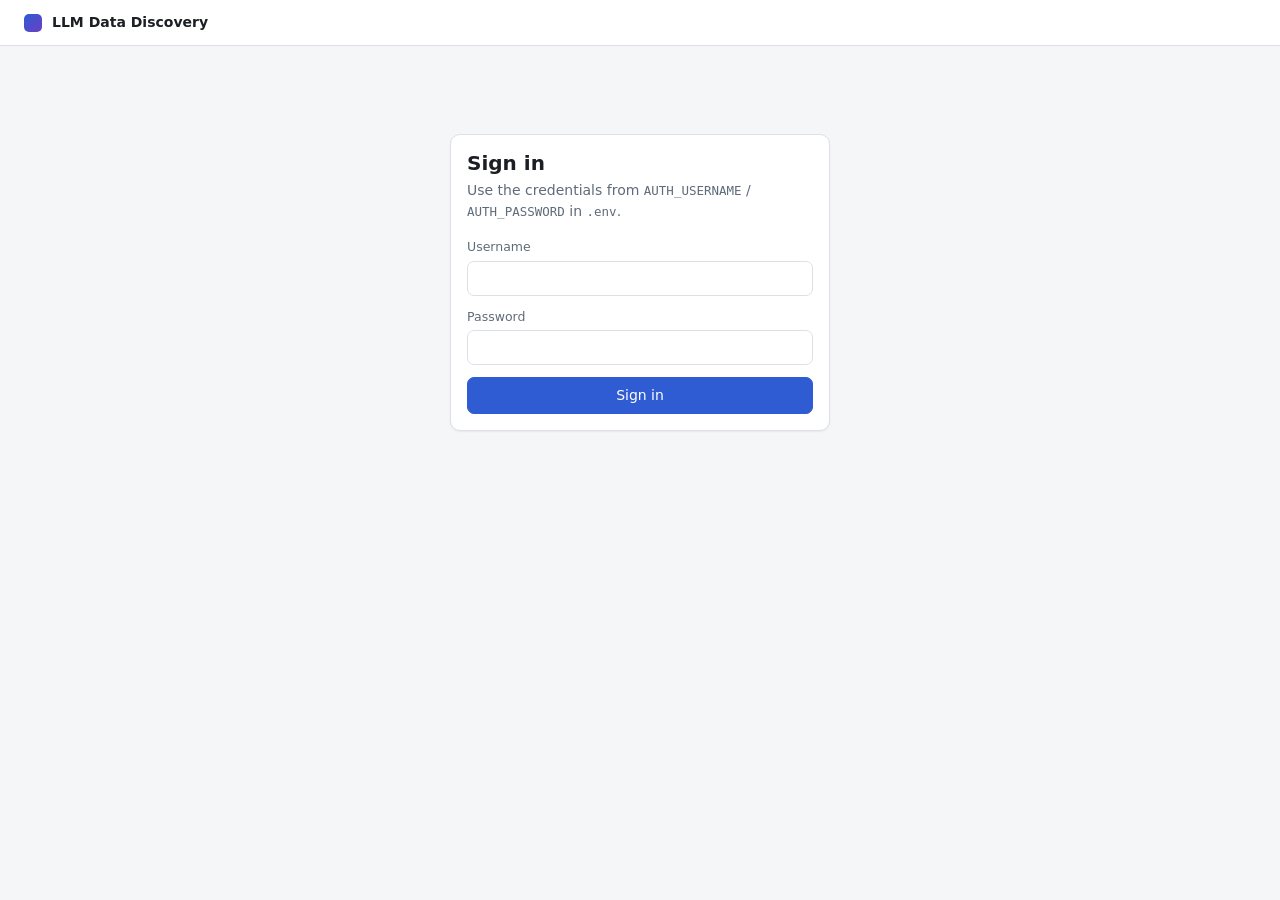
==== LLM_based_python/app/static/index.html @ 01de90f8 "Split repository into LLM_based_python and LLM_based_java - Move the FastAPI implementation into LLM" ====
<!doctype html>
<html lang="en">
<head>
  <meta charset="utf-8">
  <meta name="viewport" content="width=device-width, initial-scale=1">
  <title>LLM Data Discovery</title>
  <link rel="icon" href="data:,">
  <link rel="stylesheet" href="styles.css">
</head>
<body>
  <header class="topbar">
    <div class="brand">
      <span class="brand-mark" aria-hidden="true"></span>
      <span>LLM Data Discovery</span>
    </div>
    <div class="session" id="session" hidden>
      <span id="session-user"></span>
      <button type="button" class="btn btn-ghost" id="logout">Sign out</button>
    </div>
  </header>

  <main>
    <!-- Sign in -->
    <section class="card login" id="login-view">
      <h1>Sign in</h1>
      <p class="muted">Use the credentials from <code>AUTH_USERNAME</code> / <code>AUTH_PASSWORD</code> in <code>.env</code>.</p>
      <form id="login-form" autocomplete="on">
        <label>Username <input name="username" required autocomplete="username"></label>
        <label>Password <input name="password" type="password" required autocomplete="current-password"></label>
        <button class="btn btn-primary" type="submit">Sign in</button>
      </form>
    </section>

    <!-- Workspace -->
    <div class="workspace" id="app-view" hidden>
      <aside class="sidebar">
        <section class="card">
          <h2>Scan a database</h2>
          <form id="connect-form" class="grid-form">
            <label class="span-2">Host <input name="host" required value="demo-db"></label>
            <label>Port <input name="port" type="number" min="1" max="65535" required value="5432"></label>
            <label>Schema <input name="schema_name" placeholder="all"></label>
            <label class="span-2">Database <input name="database" required value="llm_discovery_demo"></label>
            <label>Username <input name="username" required value="discovery_reader" autocomplete="off"></label>
            <label>Password <input name="password" type="password" autocomplete="off"></label>
            <button class="btn btn-primary span-2" type="submit">Extract metadata</button>
          </form>
        </section>

        <section class="card">
          <div class="card-head">
            <h2>Snapshots</h2>
            <button type="button" class="btn btn-ghost btn-sm" id="refresh">Refresh</button>
          </div>
          <ul class="snapshot-list" id="snapshot-list"></ul>
        </section>
      </aside>

      <section class="detail" id="detail">
        <div class="empty card">
          <h2>No snapshot selected</h2>
          <p class="muted">Extract metadata from a database, or pick a snapshot on the left.</p>
        </div>
      </section>
    </div>
  </main>

  <div class="toasts" id="toasts" role="status" aria-live="polite"></div>

  <script src="app.js"></script>
</body>
</html>
---- LLM_based_python/app/static/styles.css ----
:root {
  --bg: #f5f6f8;
  --surface: #ffffff;
  --surface-2: #f0f2f5;
  --border: #dde1e7;
  --text: #1b1f24;
  --muted: #5f6b7a;
  --accent: #2f5bd3;
  --accent-text: #ffffff;
  --accent-soft: #e6ecfb;
  --danger: #c0392b;
  --danger-soft: #fbe9e7;
  --pii: #b5420f;
  --pii-soft: #fdeee3;
  --safe: #1d7a46;
  --safe-soft: #e3f4ea;
  --check: #6b3fc4;
  --check-soft: #efe8fc;
  --bar-llm: #c3ccdb;
  --shadow: 0 1px 2px rgba(16, 24, 40, 0.06);
  --radius: 10px;
  color-scheme: light;
}

@media (prefers-color-scheme: dark) {
  :root {
    --bg: #111418;
    --surface: #191d23;
    --surface-2: #20252c;
    --border: #2d333c;
    --text: #e6e9ee;
    --muted: #9aa5b4;
    --accent: #7b9cff;
    --accent-text: #0d1220;
    --accent-soft: #1f2a45;
    --danger: #ff7b6e;
    --danger-soft: #3a1f1c;
    --pii: #ffa36b;
    --pii-soft: #3a2516;
    --safe: #5fd393;
    --safe-soft: #17301f;
    --check: #b99bff;
    --check-soft: #2a2140;
    --bar-llm: #3a4250;
    --shadow: none;
    color-scheme: dark;
  }
}

* { box-sizing: border-box; }

body {
  margin: 0;
  background: var(--bg);
  color: var(--text);
  font: 14px/1.5 system-ui, -apple-system, "Segoe UI", Roboto, sans-serif;
}

h1, h2 { margin: 0 0 4px; line-height: 1.25; }
h1 { font-size: 20px; }
h2 { font-size: 15px; }
p { margin: 4px 0; }
.mono { overflow-wrap: anywhere; }
code, .mono { font-family: ui-monospace, SFMono-Regular, Menlo, monospace; font-size: 12.5px; }
.muted { color: var(--muted); }
.small { font-size: 12.5px; }
.right { text-align: right; }
[hidden] { display: none !important; }

/* ---------- layout ---------- */

.topbar {
  display: flex;
  align-items: center;
  justify-content: space-between;
  padding: 12px 24px;
  background: var(--surface);
  border-bottom: 1px solid var(--border);
}
.brand { display: flex; align-items: center; gap: 10px; font-weight: 600; }
.brand-mark {
  width: 18px; height: 18px; border-radius: 5px;
  background: linear-gradient(135deg, var(--accent), var(--check));
}
.session { display: flex; align-items: center; gap: 12px; color: var(--muted); }

main { padding: 24px; max-width: 1400px; margin: 0 auto; }

.workspace {
  display: grid;
  grid-template-columns: 340px minmax(0, 1fr);
  gap: 20px;
  align-items: start;
}
.sidebar { display: flex; flex-direction: column; gap: 16px; position: sticky; top: 16px; }
.detail { display: flex; flex-direction: column; gap: 12px; min-width: 0; }

@media (max-width: 900px) {
  main { padding: 16px; }
  .workspace { grid-template-columns: 1fr; }
  .sidebar { position: static; }
}

.card {
  background: var(--surface);
  border: 1px solid var(--border);
  border-radius: var(--radius);
  padding: 16px;
  box-shadow: var(--shadow);
}
.card-head { display: flex; align-items: center; justify-content: space-between; margin-bottom: 8px; }

.login { max-width: 380px; margin: 64px auto; }
.login form { display: flex; flex-direction: column; gap: 12px; margin-top: 16px; }

.empty { text-align: center; padding: 48px 16px; }

/* ---------- forms ---------- */

label { display: flex; flex-direction: column; gap: 4px; font-size: 12.5px; color: var(--muted); }
label.inline { flex-direction: row; align-items: center; gap: 8px; }
input {
  font: inherit;
  color: var(--text);
  background: var(--surface);
  border: 1px solid var(--border);
  border-radius: 7px;
  padding: 7px 10px;
  min-width: 0;
}
input:focus { outline: 2px solid var(--accent); outline-offset: -1px; border-color: transparent; }
label input { width: 100%; }
label.inline input { width: 72px; }

.grid-form { display: grid; grid-template-columns: minmax(0, 1fr) minmax(0, 1fr); gap: 10px; margin-top: 10px; }
.span-2 { grid-column: span 2; }

.btn {
  font: inherit;
  font-weight: 500;
  border: 1px solid var(--border);
  background: var(--surface-2);
  color: var(--text);
  border-radius: 7px;
  padding: 7px 14px;
  cursor: pointer;
  white-space: nowrap;
}
.btn:hover { border-color: var(--muted); }
.btn:disabled { opacity: 0.6; cursor: progress; }
.btn-primary { background: var(--accent); border-color: var(--accent); color: var(--accent-text); }
.btn-primary:hover { filter: brightness(1.08); border-color: var(--accent); }
.btn-danger { background: var(--danger-soft); border-color: transparent; color: var(--danger); }
.btn-ghost { background: transparent; }
.btn-sm { padding: 4px 10px; font-size: 12.5px; }
.is-busy { position: relative; }

/* ---------- snapshots ---------- */

.snapshot-list { list-style: none; margin: 0; padding: 0; display: flex; flex-direction: column; gap: 6px; max-height: 50vh; overflow: auto; }
.snapshot {
  width: 100%;
  text-align: left;
  font: inherit;
  color: inherit;
  background: transparent;
  border: 1px solid var(--border);
  border-radius: 8px;
  padding: 8px 10px;
  cursor: pointer;
  display: flex;
  flex-direction: column;
}
.snapshot:hover { background: var(--surface-2); }
.snapshot.is-active { border-color: var(--accent); background: var(--accent-soft); }
.snapshot-name { font-weight: 600; }
.snapshot-meta { font-size: 12px; color: var(--muted); }

/* ---------- detail ---------- */

.detail-head { display: flex; justify-content: space-between; gap: 16px; flex-wrap: wrap; }
.detail-actions { display: flex; align-items: center; gap: 12px; }
.toolbar input { width: 100%; }

.tables { display: flex; flex-direction: column; gap: 10px; }
.table-card { padding: 0; overflow: hidden; }
.table-card summary {
  display: flex;
  align-items: center;
  gap: 10px;
  padding: 12px 16px;
  cursor: pointer;
  list-style: none;
}
.table-card summary::-webkit-details-marker { display: none; }
.table-card summary::before { content: "▸"; color: var(--muted); transition: transform 0.15s; }
.table-card[open] summary::before { transform: rotate(90deg); }
.table-card[open] summary { border-bottom: 1px solid var(--border); }
.table-name { font-weight: 600; }
.spacer { flex: 1; }

.tag {
  display: inline-block;
  font-size: 11.5px;
  padding: 1px 7px;
  border-radius: 999px;
  background: var(--surface-2);
  color: var(--muted);
  margin-left: 6px;
}
.tag-quiet { background: transparent; border: 1px solid var(--border); }
.tag-pii { background: var(--pii-soft); color: var(--pii); }
.tag-check { background: var(--check-soft); color: var(--check); }

table.columns { width: 100%; border-collapse: collapse; }
table.columns th {
  text-align: left;
  font-weight: 500;
  font-size: 12px;
  color: var(--muted);
  padding: 8px 16px;
  background: var(--surface-2);
}
table.columns td { padding: 8px 16px; border-top: 1px solid var(--border); vertical-align: middle; }
.col-name { font-weight: 500; }
tr.is-expandable { cursor: pointer; }
tr.is-expandable:hover td { background: var(--surface-2); }
tr.is-open td { background: var(--surface-2); }
tr.result-row td { border-top: none; background: var(--surface-2); padding-top: 0; }

.result { display: inline-flex; align-items: center; gap: 8px; flex-wrap: wrap; }
.badge { font-size: 12px; font-weight: 600; padding: 2px 9px; border-radius: 6px; }
.badge-pii { background: var(--pii-soft); color: var(--pii); }
.badge-safe { background: var(--safe-soft); color: var(--safe); }

.result-detail {
  background: var(--surface);
  border: 1px solid var(--border);
  border-radius: 8px;
  padding: 14px;
  display: flex;
  flex-direction: column;
  gap: 12px;
}
.result-stats { display: grid; grid-template-columns: repeat(auto-fit, minmax(140px, 1fr)); gap: 10px; }
.stat { display: flex; flex-direction: column; }
.stat-name { font-size: 11.5px; color: var(--muted); text-transform: uppercase; letter-spacing: 0.04em; }
.stat-value { font-weight: 600; }
.stat-sub { font-size: 12px; color: var(--muted); }

.evidence { display: flex; align-items: center; gap: 6px; flex-wrap: wrap; font-size: 12.5px; }
.evidence .tag { margin-left: 0; }

.bars { display: flex; flex-direction: column; gap: 4px; }
.bar-row { display: grid; grid-template-columns: 150px minmax(0, 1fr) 130px; align-items: center; gap: 10px; font-size: 12.5px; }
.bar-row.is-top .bar-label { font-weight: 600; }
.bar-track { position: relative; height: 10px; background: var(--surface-2); border-radius: 5px; overflow: hidden; }
.bar { position: absolute; left: 0; top: 0; bottom: 0; border-radius: 5px; }
.bar-llm { background: var(--bar-llm); }
.bar-final { background: var(--accent); height: 6px; top: 2px; }
.bar-value { font-variant-numeric: tabular-nums; }

.legend { display: flex; align-items: center; gap: 6px; }
.swatch { display: inline-block; width: 12px; height: 8px; border-radius: 3px; }
.swatch-final { background: var(--accent); }
.swatch-llm { background: var(--bar-llm); margin-left: 8px; }
.reasoning { font-size: 13px; }

@media (max-width: 600px) {
  .bar-row { grid-template-columns: 100px minmax(0, 1fr) 70px; }
  table.columns td, table.columns th { padding: 8px 10px; }
  table.columns th:nth-child(2), table.columns td:nth-child(2) { display: none; }
}

/* ---------- toasts ---------- */

.toasts { position: fixed; right: 16px; bottom: 16px; display: flex; flex-direction: column; gap: 8px; z-index: 10; max-width: min(420px, calc(100vw - 32px)); }
.toast {
  padding: 10px 14px;
  border-radius: 8px;
  background: var(--surface);
  border: 1px solid var(--border);
  box-shadow: 0 4px 16px rgba(0, 0, 0, 0.12);
}
.toast-error { border-color: var(--danger); color: var(--danger); }
.toast-success { border-color: var(--safe); }
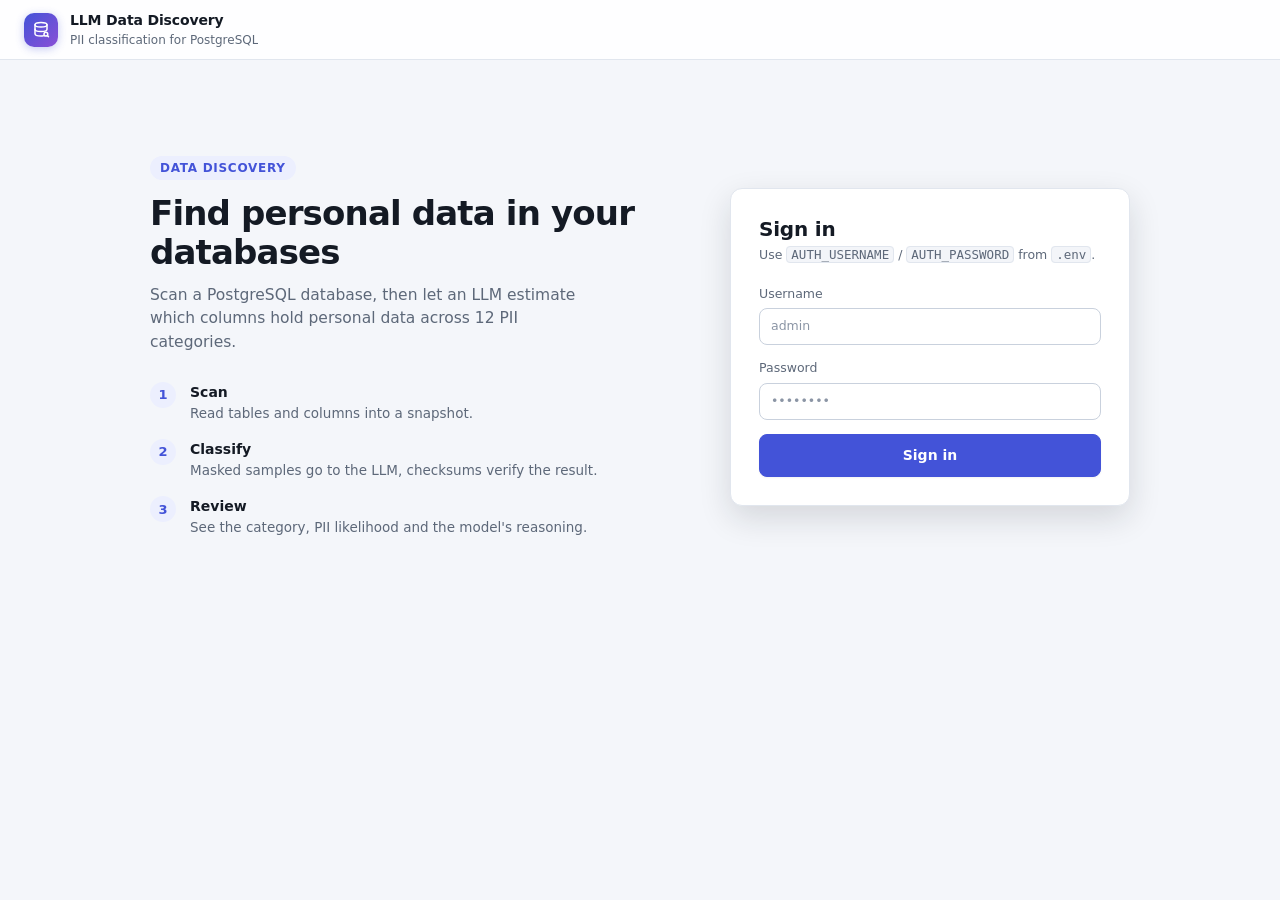
==== commit ec9edd87: "Make the Python web UI easier to read and document mixed-content limits - Port the refreshed Java UI" ====
--- a/LLM_based_python/app/static/index.html
+++ b/LLM_based_python/app/static/index.html
@@ -10,58 +10,73 @@
 <body>
   <header class="topbar">
     <div class="brand">
-      <span class="brand-mark" aria-hidden="true"></span>
-      <span>LLM Data Discovery</span>
+      <span class="brand-mark" aria-hidden="true">
+        <svg viewBox="0 0 24 24" width="18" height="18" fill="none" stroke="currentColor" stroke-width="2" stroke-linecap="round" stroke-linejoin="round"><ellipse cx="12" cy="5" rx="8" ry="3"/><path d="M4 5v6c0 1.66 3.58 3 8 3s8-1.34 8-3V5"/><path d="M4 11v6c0 1.66 3.58 3 8 3 1.1 0 2.15-.08 3.1-.24"/><circle cx="18.5" cy="17.5" r="2.5"/><path d="m20.5 19.5 1.5 1.5"/></svg>
+      </span>
+      <span class="brand-text">
+        <span class="brand-name">LLM Data Discovery</span>
+        <span class="brand-sub">PII classification for PostgreSQL</span>
+      </span>
     </div>
     <div class="session" id="session" hidden>
-      <span id="session-user"></span>
-      <button type="button" class="btn btn-ghost" id="logout">Sign out</button>
+      <span class="user-chip"><span class="avatar" id="session-avatar" aria-hidden="true"></span><span id="session-user"></span></span>
+      <button type="button" class="btn btn-ghost btn-sm" id="logout">Sign out</button>
     </div>
   </header>
 
   <main>
     <!-- Sign in -->
-    <section class="card login" id="login-view">
-      <h1>Sign in</h1>
-      <p class="muted">Use the credentials from <code>AUTH_USERNAME</code> / <code>AUTH_PASSWORD</code> in <code>.env</code>.</p>
-      <form id="login-form" autocomplete="on">
-        <label>Username <input name="username" required autocomplete="username"></label>
-        <label>Password <input name="password" type="password" required autocomplete="current-password"></label>
-        <button class="btn btn-primary" type="submit">Sign in</button>
-      </form>
+    <section class="login" id="login-view">
+      <div class="login-intro">
+        <span class="eyebrow">Data discovery</span>
+        <h1>Find personal data in your databases</h1>
+        <p>Scan a PostgreSQL database, then let an LLM estimate which columns hold personal data across 12 PII categories.</p>
+        <ol class="steps">
+          <li><span class="step-num">1</span><div><strong>Scan</strong><span>Read tables and columns into a snapshot.</span></div></li>
+          <li><span class="step-num">2</span><div><strong>Classify</strong><span>Masked samples go to the LLM, checksums verify the result.</span></div></li>
+          <li><span class="step-num">3</span><div><strong>Review</strong><span>See the category, PII likelihood and the model's reasoning.</span></div></li>
+        </ol>
+      </div>
+      <div class="card login-card">
+        <h2>Sign in</h2>
+        <p class="muted small">Use <code>AUTH_USERNAME</code> / <code>AUTH_PASSWORD</code> from <code>.env</code>.</p>
+        <form id="login-form" autocomplete="on">
+          <label>Username <input name="username" required autocomplete="username" placeholder="admin"></label>
+          <label>Password <input name="password" type="password" required autocomplete="current-password" placeholder="••••••••"></label>
+          <button class="btn btn-primary btn-block" type="submit">Sign in</button>
+        </form>
+      </div>
     </section>
 
     <!-- Workspace -->
     <div class="workspace" id="app-view" hidden>
       <aside class="sidebar">
         <section class="card">
-          <h2>Scan a database</h2>
+          <div class="card-head">
+            <h2><span class="step-num step-sm">1</span>Scan a database</h2>
+          </div>
           <form id="connect-form" class="grid-form">
             <label class="span-2">Host <input name="host" required value="demo-db"></label>
             <label>Port <input name="port" type="number" min="1" max="65535" required value="5432"></label>
-            <label>Schema <input name="schema_name" placeholder="all"></label>
+            <label>Schema <input name="schema_name" placeholder="all schemas"></label>
             <label class="span-2">Database <input name="database" required value="llm_discovery_demo"></label>
             <label>Username <input name="username" required value="discovery_reader" autocomplete="off"></label>
             <label>Password <input name="password" type="password" autocomplete="off"></label>
+            <p class="form-hint span-2">Inside Docker the demo database host is <code>demo-db</code>, not <code>localhost</code>. Use the read-only login <code>discovery_reader</code>.</p>
             <button class="btn btn-primary span-2" type="submit">Extract metadata</button>
           </form>
         </section>
 
         <section class="card">
           <div class="card-head">
-            <h2>Snapshots</h2>
-            <button type="button" class="btn btn-ghost btn-sm" id="refresh">Refresh</button>
+            <h2><span class="step-num step-sm">2</span>Snapshots</h2>
+            <button type="button" class="btn btn-ghost btn-sm" id="refresh" title="Reload the list">Refresh</button>
           </div>
           <ul class="snapshot-list" id="snapshot-list"></ul>
         </section>
       </aside>
 
-      <section class="detail" id="detail">
-        <div class="empty card">
-          <h2>No snapshot selected</h2>
-          <p class="muted">Extract metadata from a database, or pick a snapshot on the left.</p>
-        </div>
-      </section>
+      <section class="detail" id="detail"></section>
     </div>
   </main>
 
--- a/LLM_based_python/app/static/styles.css
+++ b/LLM_based_python/app/static/styles.css
@@ -1,48 +1,67 @@
 :root {
-  --bg: #f5f6f8;
+  --bg: #f4f6fa;
   --surface: #ffffff;
-  --surface-2: #f0f2f5;
-  --border: #dde1e7;
-  --text: #1b1f24;
-  --muted: #5f6b7a;
-  --accent: #2f5bd3;
+  --surface-2: #f3f5f9;
+  --surface-3: #e9edf3;
+  --border: #e1e6ee;
+  --border-strong: #c9d1dd;
+  --text: #141a24;
+  --muted: #5d6879;
+  --faint: #8b95a5;
+  --accent: #4353d8;
+  --accent-hover: #3644c4;
   --accent-text: #ffffff;
-  --accent-soft: #e6ecfb;
-  --danger: #c0392b;
-  --danger-soft: #fbe9e7;
-  --pii: #b5420f;
-  --pii-soft: #fdeee3;
-  --safe: #1d7a46;
-  --safe-soft: #e3f4ea;
+  --accent-soft: #eceffe;
+  --accent-2: #8a4fd6;
+  --danger: #c4372a;
+  --danger-soft: #fcecea;
+  --pii: #b8460f;
+  --pii-soft: #fdf0e6;
+  --pii-line: #f0a36e;
+  --safe: #1c7a48;
+  --safe-soft: #e5f5ec;
   --check: #6b3fc4;
-  --check-soft: #efe8fc;
-  --bar-llm: #c3ccdb;
-  --shadow: 0 1px 2px rgba(16, 24, 40, 0.06);
-  --radius: 10px;
+  --check-soft: #f0eafd;
+  --bar-llm: #cdd4e0;
+  --shadow-sm: 0 1px 2px rgba(20, 26, 36, 0.05);
+  --shadow: 0 1px 2px rgba(20, 26, 36, 0.04), 0 4px 12px rgba(20, 26, 36, 0.05);
+  --shadow-lg: 0 12px 32px rgba(20, 26, 36, 0.14);
+  --ring: 0 0 0 3px rgba(67, 83, 216, 0.22);
+  --radius: 12px;
+  --radius-sm: 8px;
   color-scheme: light;
 }
 
 @media (prefers-color-scheme: dark) {
   :root {
-    --bg: #111418;
-    --surface: #191d23;
-    --surface-2: #20252c;
-    --border: #2d333c;
-    --text: #e6e9ee;
-    --muted: #9aa5b4;
-    --accent: #7b9cff;
-    --accent-text: #0d1220;
-    --accent-soft: #1f2a45;
-    --danger: #ff7b6e;
-    --danger-soft: #3a1f1c;
-    --pii: #ffa36b;
-    --pii-soft: #3a2516;
-    --safe: #5fd393;
-    --safe-soft: #17301f;
-    --check: #b99bff;
-    --check-soft: #2a2140;
+    --bg: #0e1116;
+    --surface: #161a21;
+    --surface-2: #1c2129;
+    --surface-3: #252b35;
+    --border: #272d37;
+    --border-strong: #3a424f;
+    --text: #e7eaf0;
+    --muted: #9ba5b5;
+    --faint: #6f7a8b;
+    --accent: #8595ff;
+    --accent-hover: #9aa7ff;
+    --accent-text: #0c1020;
+    --accent-soft: #1d2445;
+    --accent-2: #c19bff;
+    --danger: #ff8073;
+    --danger-soft: #3a1d1a;
+    --pii: #ffab73;
+    --pii-soft: #36231a;
+    --pii-line: #b5683a;
+    --safe: #63d597;
+    --safe-soft: #16301f;
+    --check: #bd9fff;
+    --check-soft: #2a2142;
     --bar-llm: #3a4250;
+    --shadow-sm: none;
     --shadow: none;
+    --shadow-lg: 0 12px 32px rgba(0, 0, 0, 0.5);
+    --ring: 0 0 0 3px rgba(133, 149, 255, 0.3);
     color-scheme: dark;
   }
 }
@@ -51,40 +70,64 @@
 
 body {
   margin: 0;
+  min-height: 100vh;
   background: var(--bg);
   color: var(--text);
-  font: 14px/1.5 system-ui, -apple-system, "Segoe UI", Roboto, sans-serif;
-}
-
-h1, h2 { margin: 0 0 4px; line-height: 1.25; }
-h1 { font-size: 20px; }
-h2 { font-size: 15px; }
+  font: 14px/1.5 system-ui, -apple-system, "Segoe UI", Roboto, "Helvetica Neue", sans-serif;
+  -webkit-font-smoothing: antialiased;
+}
+
+h1, h2, h3 { margin: 0; line-height: 1.25; letter-spacing: -0.01em; }
+h1 { font-size: 20px; font-weight: 650; }
+h2 { font-size: 15px; font-weight: 600; }
 p { margin: 4px 0; }
 .mono { overflow-wrap: anywhere; }
-code, .mono { font-family: ui-monospace, SFMono-Regular, Menlo, monospace; font-size: 12.5px; }
+code, .mono { font-family: ui-monospace, SFMono-Regular, Menlo, Consolas, monospace; font-size: 12.5px; }
+code { background: var(--surface-2); border: 1px solid var(--border); padding: 0 4px; border-radius: 4px; }
 .muted { color: var(--muted); }
 .small { font-size: 12.5px; }
 .right { text-align: right; }
 [hidden] { display: none !important; }
-
-/* ---------- layout ---------- */
+svg { flex-shrink: 0; }
+
+/* ---------- top bar ---------- */
 
 .topbar {
+  position: sticky;
+  top: 0;
+  z-index: 5;
   display: flex;
   align-items: center;
   justify-content: space-between;
-  padding: 12px 24px;
-  background: var(--surface);
+  gap: 16px;
+  padding: 10px 24px;
+  background: color-mix(in srgb, var(--surface) 88%, transparent);
+  backdrop-filter: saturate(1.4) blur(10px);
   border-bottom: 1px solid var(--border);
 }
-.brand { display: flex; align-items: center; gap: 10px; font-weight: 600; }
+.brand { display: flex; align-items: center; gap: 12px; min-width: 0; }
 .brand-mark {
-  width: 18px; height: 18px; border-radius: 5px;
-  background: linear-gradient(135deg, var(--accent), var(--check));
-}
-.session { display: flex; align-items: center; gap: 12px; color: var(--muted); }
-
-main { padding: 24px; max-width: 1400px; margin: 0 auto; }
+  display: grid; place-items: center;
+  width: 34px; height: 34px; border-radius: 10px;
+  color: #fff;
+  background: linear-gradient(135deg, var(--accent), var(--accent-2));
+  box-shadow: 0 2px 8px rgba(67, 83, 216, 0.3);
+}
+.brand-text { display: flex; flex-direction: column; min-width: 0; }
+.brand-name { font-weight: 650; letter-spacing: -0.01em; }
+.brand-sub { font-size: 12px; color: var(--muted); white-space: nowrap; overflow: hidden; text-overflow: ellipsis; }
+.session { display: flex; align-items: center; gap: 8px; }
+.user-chip { display: inline-flex; align-items: center; gap: 8px; color: var(--muted); font-weight: 500; }
+.avatar {
+  display: grid; place-items: center;
+  width: 28px; height: 28px; border-radius: 50%;
+  background: var(--accent-soft); color: var(--accent);
+  font-size: 12px; font-weight: 700; text-transform: uppercase;
+}
+
+/* ---------- layout ---------- */
+
+main { padding: 24px; max-width: 1440px; margin: 0 auto; }
 
 .workspace {
   display: grid;
@@ -92,72 +135,121 @@
   gap: 20px;
   align-items: start;
 }
-.sidebar { display: flex; flex-direction: column; gap: 16px; position: sticky; top: 16px; }
-.detail { display: flex; flex-direction: column; gap: 12px; min-width: 0; }
-
-@media (max-width: 900px) {
-  main { padding: 16px; }
-  .workspace { grid-template-columns: 1fr; }
-  .sidebar { position: static; }
-}
+.sidebar { display: flex; flex-direction: column; gap: 16px; position: sticky; top: 78px; }
+.detail { display: flex; flex-direction: column; gap: 14px; min-width: 0; }
 
 .card {
   background: var(--surface);
   border: 1px solid var(--border);
   border-radius: var(--radius);
-  padding: 16px;
+  padding: 18px;
   box-shadow: var(--shadow);
 }
-.card-head { display: flex; align-items: center; justify-content: space-between; margin-bottom: 8px; }
-
-.login { max-width: 380px; margin: 64px auto; }
-.login form { display: flex; flex-direction: column; gap: 12px; margin-top: 16px; }
-
-.empty { text-align: center; padding: 48px 16px; }
+.card-head { display: flex; align-items: center; justify-content: space-between; gap: 8px; margin-bottom: 12px; }
+.card-head h2 { display: flex; align-items: center; gap: 10px; }
+
+.step-num {
+  display: inline-grid; place-items: center;
+  width: 26px; height: 26px; border-radius: 50%;
+  background: var(--accent-soft); color: var(--accent);
+  font-size: 13px; font-weight: 700; flex-shrink: 0;
+}
+.step-sm { width: 22px; height: 22px; font-size: 12px; }
+
+/* ---------- sign in ---------- */
+
+.login {
+  display: grid;
+  grid-template-columns: minmax(0, 1.1fr) minmax(0, 400px);
+  gap: 56px;
+  align-items: center;
+  max-width: 980px;
+  margin: 72px auto;
+}
+.eyebrow {
+  display: inline-block;
+  font-size: 12px; font-weight: 600; letter-spacing: 0.06em; text-transform: uppercase;
+  color: var(--accent);
+  background: var(--accent-soft);
+  padding: 3px 10px; border-radius: 999px;
+  margin-bottom: 14px;
+}
+.login-intro h1 { font-size: 34px; line-height: 1.15; letter-spacing: -0.025em; font-weight: 700; margin-bottom: 12px; }
+.login-intro > p { font-size: 15.5px; color: var(--muted); max-width: 46ch; }
+.steps { list-style: none; padding: 0; margin: 28px 0 0; display: flex; flex-direction: column; gap: 16px; }
+.steps li { display: flex; gap: 14px; align-items: flex-start; }
+.steps li div { display: flex; flex-direction: column; }
+.steps li span:not(.step-num) { color: var(--muted); font-size: 13.5px; }
+.login-card { padding: 28px; box-shadow: var(--shadow-lg); }
+.login-card h2 { font-size: 20px; margin-bottom: 4px; }
+.login form { display: flex; flex-direction: column; gap: 14px; margin-top: 20px; }
 
 /* ---------- forms ---------- */
 
-label { display: flex; flex-direction: column; gap: 4px; font-size: 12.5px; color: var(--muted); }
+label { display: flex; flex-direction: column; gap: 5px; font-size: 12.5px; font-weight: 500; color: var(--muted); }
 label.inline { flex-direction: row; align-items: center; gap: 8px; }
 input {
   font: inherit;
   color: var(--text);
   background: var(--surface);
-  border: 1px solid var(--border);
-  border-radius: 7px;
-  padding: 7px 10px;
+  border: 1px solid var(--border-strong);
+  border-radius: var(--radius-sm);
+  padding: 8px 11px;
   min-width: 0;
-}
-input:focus { outline: 2px solid var(--accent); outline-offset: -1px; border-color: transparent; }
+  transition: border-color 0.15s, box-shadow 0.15s;
+}
+input::placeholder { color: var(--faint); }
+input:hover { border-color: var(--muted); }
+input:focus { outline: none; border-color: var(--accent); box-shadow: var(--ring); }
 label input { width: 100%; }
 label.inline input { width: 72px; }
 
-.grid-form { display: grid; grid-template-columns: minmax(0, 1fr) minmax(0, 1fr); gap: 10px; margin-top: 10px; }
+.grid-form { display: grid; grid-template-columns: minmax(0, 1fr) minmax(0, 1fr); gap: 12px; }
 .span-2 { grid-column: span 2; }
+.grid-form .btn-primary { margin-top: 4px; }
 
 .btn {
+  display: inline-flex; align-items: center; justify-content: center; gap: 6px;
   font: inherit;
-  font-weight: 500;
-  border: 1px solid var(--border);
-  background: var(--surface-2);
+  font-weight: 550;
+  border: 1px solid var(--border-strong);
+  background: var(--surface);
   color: var(--text);
-  border-radius: 7px;
-  padding: 7px 14px;
+  border-radius: var(--radius-sm);
+  padding: 8px 14px;
   cursor: pointer;
   white-space: nowrap;
-}
-.btn:hover { border-color: var(--muted); }
-.btn:disabled { opacity: 0.6; cursor: progress; }
+  box-shadow: var(--shadow-sm);
+  transition: background 0.15s, border-color 0.15s, color 0.15s, box-shadow 0.15s;
+}
+.btn:hover { background: var(--surface-2); border-color: var(--muted); }
+.btn:focus-visible { outline: none; box-shadow: var(--ring); }
+.btn:disabled { opacity: 0.65; cursor: progress; }
 .btn-primary { background: var(--accent); border-color: var(--accent); color: var(--accent-text); }
-.btn-primary:hover { filter: brightness(1.08); border-color: var(--accent); }
-.btn-danger { background: var(--danger-soft); border-color: transparent; color: var(--danger); }
-.btn-ghost { background: transparent; }
-.btn-sm { padding: 4px 10px; font-size: 12.5px; }
-.is-busy { position: relative; }
+.btn-primary:hover { background: var(--accent-hover); border-color: var(--accent-hover); }
+.btn-danger { background: transparent; border-color: transparent; color: var(--danger); box-shadow: none; }
+.btn-danger:hover { background: var(--danger-soft); border-color: transparent; }
+.btn-ghost { background: transparent; border-color: transparent; box-shadow: none; color: var(--muted); }
+.btn-ghost:hover { background: var(--surface-2); border-color: transparent; color: var(--text); }
+.btn-soft { background: var(--accent-soft); border-color: transparent; color: var(--accent); box-shadow: none; }
+.btn-soft:hover { background: var(--accent-soft); border-color: var(--accent); }
+.btn-sm { padding: 5px 10px; font-size: 12.5px; }
+.btn-block { width: 100%; padding: 10px 14px; }
+
+/* spinner for busy buttons */
+.is-busy::before {
+  content: "";
+  width: 12px; height: 12px;
+  border-radius: 50%;
+  border: 2px solid currentColor;
+  border-right-color: transparent;
+  animation: spin 0.7s linear infinite;
+}
+@keyframes spin { to { transform: rotate(360deg); } }
 
 /* ---------- snapshots ---------- */
 
-.snapshot-list { list-style: none; margin: 0; padding: 0; display: flex; flex-direction: column; gap: 6px; max-height: 50vh; overflow: auto; }
+.snapshot-list { list-style: none; margin: 0; padding: 0; display: flex; flex-direction: column; gap: 6px; max-height: 46vh; overflow: auto; margin-right: -6px; padding-right: 6px; }
 .snapshot {
   width: 100%;
   text-align: left;
@@ -165,22 +257,67 @@
   color: inherit;
   background: transparent;
   border: 1px solid var(--border);
-  border-radius: 8px;
-  padding: 8px 10px;
+  border-radius: var(--radius-sm);
+  padding: 10px 12px;
   cursor: pointer;
   display: flex;
-  flex-direction: column;
-}
-.snapshot:hover { background: var(--surface-2); }
-.snapshot.is-active { border-color: var(--accent); background: var(--accent-soft); }
-.snapshot-name { font-weight: 600; }
+  gap: 10px;
+  align-items: flex-start;
+  transition: background 0.15s, border-color 0.15s;
+}
+.snapshot:hover { background: var(--surface-2); border-color: var(--border-strong); }
+.snapshot.is-active { border-color: var(--accent); background: var(--accent-soft); box-shadow: inset 3px 0 0 var(--accent); }
+.snapshot-icon { color: var(--faint); margin-top: 2px; }
+.snapshot.is-active .snapshot-icon { color: var(--accent); }
+.snapshot-body { display: flex; flex-direction: column; min-width: 0; }
+.snapshot-name { font-weight: 600; overflow-wrap: anywhere; }
 .snapshot-meta { font-size: 12px; color: var(--muted); }
+.list-empty { padding: 18px 8px; text-align: center; color: var(--muted); font-size: 13px; }
+
+/* ---------- empty state ---------- */
+
+.empty { text-align: center; padding: 56px 24px; display: flex; flex-direction: column; align-items: center; gap: 6px; }
+.empty-art {
+  display: grid; place-items: center;
+  width: 72px; height: 72px; border-radius: 20px;
+  background: linear-gradient(135deg, var(--accent-soft), var(--check-soft));
+  color: var(--accent);
+  margin-bottom: 10px;
+}
+.empty h2 { font-size: 18px; }
+.empty > p { max-width: 44ch; }
+.empty .steps { margin-top: 22px; text-align: left; }
 
 /* ---------- detail ---------- */
 
-.detail-head { display: flex; justify-content: space-between; gap: 16px; flex-wrap: wrap; }
-.detail-actions { display: flex; align-items: center; gap: 12px; }
-.toolbar input { width: 100%; }
+.detail-head { display: flex; flex-direction: column; gap: 16px; }
+.detail-top { display: flex; justify-content: space-between; align-items: flex-start; gap: 16px; flex-wrap: wrap; }
+.detail-title { display: flex; align-items: center; gap: 12px; min-width: 0; }
+.detail-icon { display: grid; place-items: center; width: 40px; height: 40px; border-radius: 10px; background: var(--accent-soft); color: var(--accent); flex-shrink: 0; }
+.detail-title h1 { overflow-wrap: anywhere; }
+.detail-meta { display: flex; flex-wrap: wrap; gap: 4px 14px; font-size: 12.5px; color: var(--muted); margin-top: 2px; }
+.detail-actions { display: flex; align-items: center; gap: 10px; }
+.metadata-id { font-size: 11.5px; color: var(--faint); }
+
+.overview { display: grid; grid-template-columns: repeat(4, minmax(0, 1fr)); gap: 10px; }
+.tile {
+  display: flex; flex-direction: column; gap: 2px;
+  padding: 12px 14px;
+  border-radius: var(--radius-sm);
+  background: var(--surface-2);
+  border: 1px solid var(--border);
+}
+.tile-label { font-size: 11.5px; font-weight: 600; letter-spacing: 0.04em; text-transform: uppercase; color: var(--muted); }
+.tile-value { font-size: 22px; font-weight: 700; font-variant-numeric: tabular-nums; letter-spacing: -0.02em; }
+.tile-sub { font-size: 12px; color: var(--muted); }
+.tile-pii { background: var(--pii-soft); border-color: transparent; }
+.tile-pii .tile-label, .tile-pii .tile-value { color: var(--pii); }
+.progress { height: 4px; border-radius: 2px; background: var(--surface-3); overflow: hidden; margin-top: 6px; }
+.progress span { display: block; height: 100%; background: var(--accent); border-radius: 2px; transition: width 0.3s; }
+
+.toolbar { position: relative; }
+.toolbar svg { position: absolute; left: 12px; top: 50%; transform: translateY(-50%); color: var(--faint); pointer-events: none; }
+.toolbar input { width: 100%; padding: 10px 12px 10px 36px; border-radius: var(--radius); background: var(--surface); box-shadow: var(--shadow-sm); }
 
 .tables { display: flex; flex-direction: column; gap: 10px; }
 .table-card { padding: 0; overflow: hidden; }
@@ -191,96 +328,186 @@
   padding: 12px 16px;
   cursor: pointer;
   list-style: none;
-}
+  transition: background 0.15s;
+}
+.table-card summary:hover { background: var(--surface-2); }
 .table-card summary::-webkit-details-marker { display: none; }
-.table-card summary::before { content: "▸"; color: var(--muted); transition: transform 0.15s; }
-.table-card[open] summary::before { transform: rotate(90deg); }
+.chevron { color: var(--faint); transition: transform 0.15s; }
+.table-card[open] .chevron { transform: rotate(90deg); }
 .table-card[open] summary { border-bottom: 1px solid var(--border); }
-.table-name { font-weight: 600; }
+.table-name { font-weight: 600; font-family: ui-monospace, SFMono-Regular, Menlo, Consolas, monospace; font-size: 13.5px; overflow-wrap: anywhere; }
 .spacer { flex: 1; }
 
 .tag {
-  display: inline-block;
-  font-size: 11.5px;
-  padding: 1px 7px;
+  display: inline-flex; align-items: center; gap: 4px;
+  font-size: 11px;
+  font-weight: 600;
+  letter-spacing: 0.02em;
+  padding: 1px 8px;
   border-radius: 999px;
-  background: var(--surface-2);
+  background: var(--surface-3);
   color: var(--muted);
-  margin-left: 6px;
-}
-.tag-quiet { background: transparent; border: 1px solid var(--border); }
+  white-space: nowrap;
+}
+.tag-quiet { background: transparent; border: 1px solid var(--border); font-weight: 500; margin-left: 6px; }
 .tag-pii { background: var(--pii-soft); color: var(--pii); }
+.tag-safe { background: var(--safe-soft); color: var(--safe); }
 .tag-check { background: var(--check-soft); color: var(--check); }
+.tag-mixed { background: var(--check-soft); color: var(--check); }
+
+.form-hint { font-size: 12px; color: var(--muted); margin: 0; }
+.form-hint code { font-size: 11.5px; }
+
+.help { padding: 0; }
+.help summary { display: flex; align-items: center; gap: 8px; padding: 10px 14px; cursor: pointer; font-weight: 600; font-size: 13px; list-style: none; }
+.help summary::-webkit-details-marker { display: none; }
+.help summary svg { color: var(--accent); }
+.help ul { margin: 0; padding: 0 16px 14px 36px; display: flex; flex-direction: column; gap: 6px; font-size: 13px; color: var(--muted); }
+.help li strong { color: var(--text); }
+
+.verdict { display: flex; gap: 10px; align-items: flex-start; padding: 12px 14px; border-radius: var(--radius-sm); }
+.verdict svg { flex: none; margin-top: 1px; }
+.verdict p { margin: 2px 0 0; font-size: 13px; }
+.verdict-pii, .verdict-mixed { background: var(--pii-soft); color: var(--pii); }
+.verdict-safe { background: var(--safe-soft); color: var(--safe); }
+.verdict p { color: var(--text); }
+
+.section-label { font-size: 11px; font-weight: 600; color: var(--muted); text-transform: uppercase; letter-spacing: 0.05em; margin: 0 0 8px; }
 
 table.columns { width: 100%; border-collapse: collapse; }
 table.columns th {
   text-align: left;
-  font-weight: 500;
-  font-size: 12px;
+  font-weight: 600;
+  font-size: 11.5px;
+  letter-spacing: 0.04em;
+  text-transform: uppercase;
   color: var(--muted);
   padding: 8px 16px;
   background: var(--surface-2);
 }
-table.columns td { padding: 8px 16px; border-top: 1px solid var(--border); vertical-align: middle; }
-.col-name { font-weight: 500; }
+table.columns td { padding: 9px 16px; border-top: 1px solid var(--border); vertical-align: middle; }
+table.columns tbody tr:first-child td { border-top: none; }
+.col-name { font-weight: 550; font-family: ui-monospace, SFMono-Regular, Menlo, Consolas, monospace; font-size: 13px; }
 tr.is-expandable { cursor: pointer; }
 tr.is-expandable:hover td { background: var(--surface-2); }
 tr.is-open td { background: var(--surface-2); }
-tr.result-row td { border-top: none; background: var(--surface-2); padding-top: 0; }
+tr.is-pii td:first-child { box-shadow: inset 3px 0 0 var(--pii-line); }
+tr.result-row td { border-top: none; background: var(--surface-2); padding-top: 0; padding-bottom: 14px; }
+tr.result-row.is-pii td:first-child { box-shadow: inset 3px 0 0 var(--pii-line); }
+.expand-hint { color: var(--faint); margin-left: 4px; transition: transform 0.15s; display: inline-block; vertical-align: middle; }
+tr.is-open .expand-hint { transform: rotate(180deg); }
 
 .result { display: inline-flex; align-items: center; gap: 8px; flex-wrap: wrap; }
-.badge { font-size: 12px; font-weight: 600; padding: 2px 9px; border-radius: 6px; }
+.badge { display: inline-flex; align-items: center; gap: 5px; font-size: 12px; font-weight: 600; padding: 2px 9px; border-radius: 6px; }
+.badge::before { content: ""; width: 6px; height: 6px; border-radius: 50%; background: currentColor; }
 .badge-pii { background: var(--pii-soft); color: var(--pii); }
 .badge-safe { background: var(--safe-soft); color: var(--safe); }
+.meter { display: inline-flex; align-items: center; gap: 6px; font-size: 12px; color: var(--muted); font-variant-numeric: tabular-nums; }
+.meter-track { width: 44px; height: 5px; border-radius: 3px; background: var(--surface-3); overflow: hidden; }
+.meter-fill { display: block; height: 100%; border-radius: 3px; background: var(--safe); }
+.meter-fill.is-pii { background: var(--pii); }
 
 .result-detail {
   background: var(--surface);
   border: 1px solid var(--border);
-  border-radius: 8px;
-  padding: 14px;
+  border-radius: var(--radius-sm);
+  padding: 16px;
   display: flex;
   flex-direction: column;
-  gap: 12px;
-}
-.result-stats { display: grid; grid-template-columns: repeat(auto-fit, minmax(140px, 1fr)); gap: 10px; }
-.stat { display: flex; flex-direction: column; }
-.stat-name { font-size: 11.5px; color: var(--muted); text-transform: uppercase; letter-spacing: 0.04em; }
-.stat-value { font-weight: 600; }
+  gap: 14px;
+}
+.result-stats { display: grid; grid-template-columns: repeat(auto-fit, minmax(150px, 1fr)); gap: 12px; padding-bottom: 14px; border-bottom: 1px solid var(--border); }
+.stat { display: flex; flex-direction: column; min-width: 0; }
+.stat-name { font-size: 11px; font-weight: 600; color: var(--muted); text-transform: uppercase; letter-spacing: 0.05em; }
+.stat-value { font-weight: 650; overflow-wrap: anywhere; }
 .stat-sub { font-size: 12px; color: var(--muted); }
 
 .evidence { display: flex; align-items: center; gap: 6px; flex-wrap: wrap; font-size: 12.5px; }
-.evidence .tag { margin-left: 0; }
-
-.bars { display: flex; flex-direction: column; gap: 4px; }
-.bar-row { display: grid; grid-template-columns: 150px minmax(0, 1fr) 130px; align-items: center; gap: 10px; font-size: 12.5px; }
-.bar-row.is-top .bar-label { font-weight: 600; }
+.evidence .tag { white-space: normal; border-radius: 6px; padding: 2px 8px; }
+
+.bars { display: flex; flex-direction: column; gap: 6px; }
+.bar-row { display: grid; grid-template-columns: 160px minmax(0, 1fr) 130px; align-items: center; gap: 12px; font-size: 12.5px; }
+.bar-row.is-top .bar-label { font-weight: 650; color: var(--text); }
+.bar-label { color: var(--muted); }
 .bar-track { position: relative; height: 10px; background: var(--surface-2); border-radius: 5px; overflow: hidden; }
 .bar { position: absolute; left: 0; top: 0; bottom: 0; border-radius: 5px; }
 .bar-llm { background: var(--bar-llm); }
-.bar-final { background: var(--accent); height: 6px; top: 2px; }
+.bar-final { background: linear-gradient(90deg, var(--accent), var(--accent-2)); height: 6px; top: 2px; }
+.bar-row.is-top .bar-final { height: 10px; top: 0; }
 .bar-value { font-variant-numeric: tabular-nums; }
 
 .legend { display: flex; align-items: center; gap: 6px; }
 .swatch { display: inline-block; width: 12px; height: 8px; border-radius: 3px; }
 .swatch-final { background: var(--accent); }
 .swatch-llm { background: var(--bar-llm); margin-left: 8px; }
-.reasoning { font-size: 13px; }
-
-@media (max-width: 600px) {
-  .bar-row { grid-template-columns: 100px minmax(0, 1fr) 70px; }
+.reasoning {
+  font-size: 13px;
+  background: var(--surface-2);
+  border-left: 3px solid var(--accent);
+  border-radius: 0 var(--radius-sm) var(--radius-sm) 0;
+  padding: 10px 12px;
+  margin: 0;
+}
+.disclaimer { font-size: 12px; color: var(--faint); margin: 0; }
+
+/* ---------- responsive ---------- */
+
+@media (max-width: 960px) {
+  main { padding: 16px; }
+  .workspace { grid-template-columns: 1fr; }
+  .sidebar { position: static; }
+  .login { grid-template-columns: 1fr; gap: 28px; margin: 24px auto; max-width: 480px; }
+  .login-intro h1 { font-size: 26px; }
+  .steps { margin-top: 20px; }
+}
+
+@media (max-width: 640px) {
+  .topbar { padding: 10px 16px; }
+  .brand-sub, .user-chip span:not(.avatar) { display: none; }
+  .overview { grid-template-columns: repeat(2, minmax(0, 1fr)); }
+  .detail-actions { width: 100%; justify-content: space-between; }
+  .bar-row { grid-template-columns: 96px minmax(0, 1fr) 64px; gap: 8px; }
+  .bar-value .muted { display: none; }
   table.columns td, table.columns th { padding: 8px 10px; }
+  table.columns td.right { width: 1%; }
+  table.columns th:first-child { width: 42%; }
   table.columns th:nth-child(2), table.columns td:nth-child(2) { display: none; }
+  .col-name { overflow-wrap: anywhere; font-size: 12.5px; }
+  .tag-quiet { display: table; margin: 3px 0 0; }
+  .result-stats { grid-template-columns: repeat(2, minmax(0, 1fr)); }
+  .table-card summary { flex-wrap: wrap; padding: 12px; row-gap: 8px; }
+  .table-card summary .spacer { display: none; }
+  .table-status { order: 5; flex-basis: 100%; }
+  .table-status:empty { display: none; }
+  .table-card summary .btn { margin-left: auto; }
+  .meter, .expand-hint { display: none; }
+}
+
+@media (max-width: 960px) {
+  .login-card { order: -1; }
 }
 
 /* ---------- toasts ---------- */
 
 .toasts { position: fixed; right: 16px; bottom: 16px; display: flex; flex-direction: column; gap: 8px; z-index: 10; max-width: min(420px, calc(100vw - 32px)); }
 .toast {
-  padding: 10px 14px;
-  border-radius: 8px;
+  display: flex; align-items: flex-start; gap: 10px;
+  padding: 11px 14px;
+  border-radius: var(--radius-sm);
   background: var(--surface);
   border: 1px solid var(--border);
-  box-shadow: 0 4px 16px rgba(0, 0, 0, 0.12);
-}
-.toast-error { border-color: var(--danger); color: var(--danger); }
-.toast-success { border-color: var(--safe); }
+  border-left: 4px solid var(--accent);
+  box-shadow: var(--shadow-lg);
+  animation: toast-in 0.2s ease-out;
+}
+.toast svg { margin-top: 1px; }
+.toast-error { border-left-color: var(--danger); }
+.toast-error svg { color: var(--danger); }
+.toast-success { border-left-color: var(--safe); }
+.toast-success svg { color: var(--safe); }
+.toast-info svg { color: var(--accent); }
+@keyframes toast-in { from { opacity: 0; transform: translateY(8px); } to { opacity: 1; transform: none; } }
+
+@media (prefers-reduced-motion: reduce) {
+  *, *::before { animation-duration: 0.01ms !important; transition-duration: 0.01ms !important; }
+}
